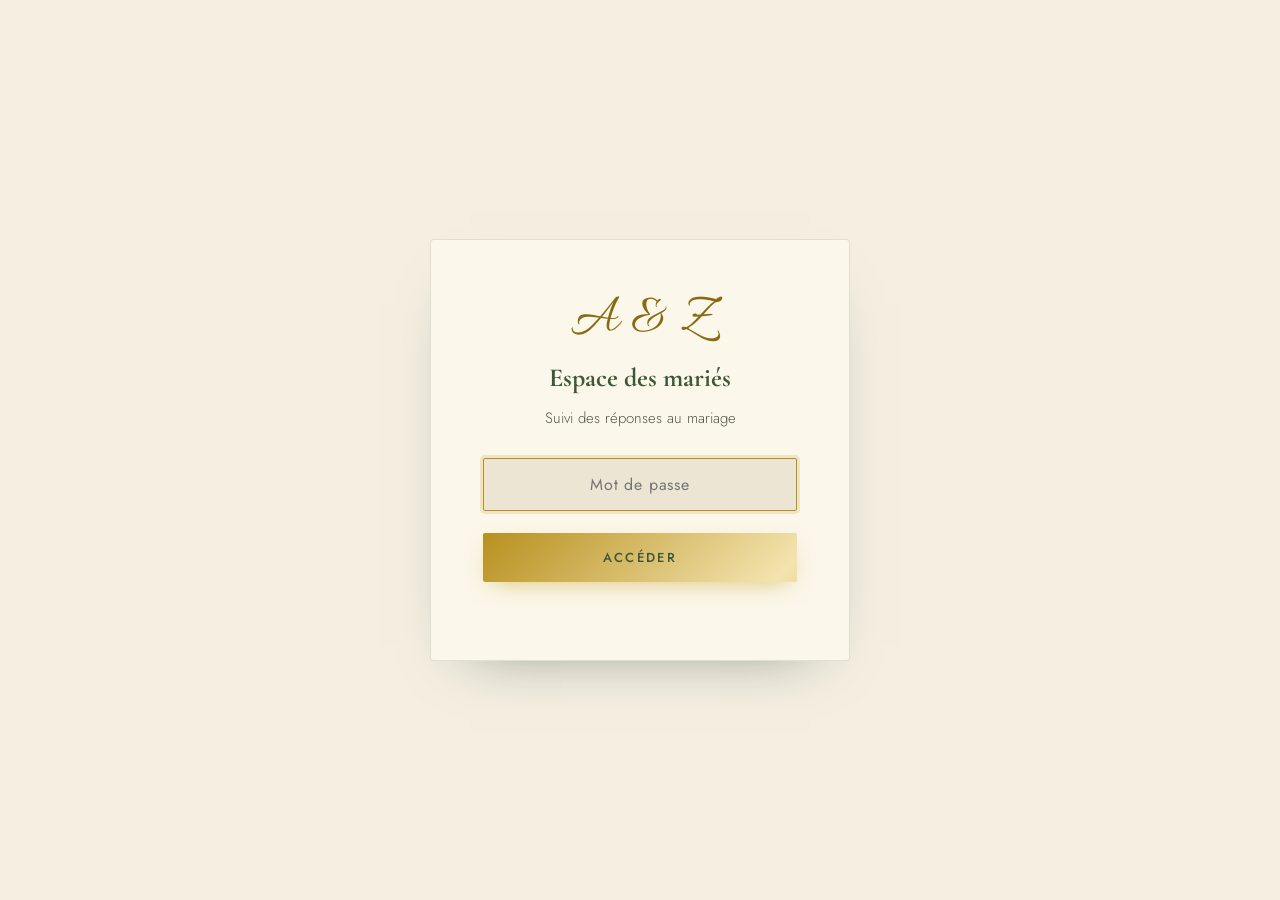
==== admin.html @ 378e5b77 "Add files via upload" ====
<!DOCTYPE html>
<html lang="fr">
<head>
<meta charset="utf-8">
<meta name="viewport" content="width=device-width, initial-scale=1">
<meta name="robots" content="noindex, nofollow">
<title>Tableau de bord — A &amp; Z</title>

<link rel="preconnect" href="https://fonts.googleapis.com">
<link rel="preconnect" href="https://fonts.gstatic.com" crossorigin>
<link href="https://fonts.googleapis.com/css2?family=Cormorant+Garamond:ital,wght@0,300;0,400;0,600;1,300&family=Jost:wght@300;400;500&family=Allura&display=swap" rel="stylesheet">
<script>document.write('<link rel="stylesheet" href="css/style.css?v=' + Date.now() + '">');</script>

<style>
  body{background:var(--creme);min-height:100vh}
  .admin{max-width:1080px;margin:0 auto;padding:40px 22px 80px}

  /* --- Écran mot de passe --- */
  .gate{min-height:100vh;display:grid;place-items:center;padding:24px}
  .gate__card{
    background:var(--papier);border:1px solid rgba(61,87,56,.14);
    border-radius:4px;padding:clamp(30px,5vw,52px);max-width:420px;width:100%;
    text-align:center;box-shadow:0 24px 60px -40px rgba(19,42,29,.55);
  }
  .gate__mono{font-family:var(--script);font-size:56px;color:var(--or-fonce);line-height:1;margin-bottom:8px}
  .gate__title{font-family:var(--serif);font-size:26px;color:var(--vert-profond);margin:0 0 6px}
  .gate__sub{color:var(--gris);font-size:15px;margin:0 0 26px}
  .gate input{
    width:100%;padding:14px 15px;border:1px solid rgba(61,87,56,.22);border-radius:2px;
    background:var(--creme-2);font-family:var(--sans);font-size:16px;text-align:center;
    letter-spacing:.05em;margin-bottom:14px;color:var(--encre);
  }
  .gate input:focus{outline:0;border-color:var(--or);box-shadow:0 0 0 3px rgba(184,144,31,.18)}
  .gate__err{color:#b4453a;font-size:14px;min-height:20px;margin:6px 0 0}

  /* --- En-tête tableau de bord --- */
  .dash__head{
    display:flex;flex-wrap:wrap;align-items:center;justify-content:space-between;
    gap:16px;margin-bottom:34px;padding-bottom:24px;border-bottom:1px solid rgba(61,87,56,.15);
  }
  .dash__brand{display:flex;align-items:baseline;gap:14px}
  .dash__mono{font-family:var(--script);font-size:40px;color:var(--or-fonce);line-height:1}
  .dash__title{font-family:var(--serif);font-size:26px;color:var(--vert-profond)}
  .dash__actions{display:flex;gap:10px;flex-wrap:wrap}
  .abtn{
    display:inline-flex;align-items:center;gap:8px;cursor:pointer;
    padding:11px 18px;border-radius:2px;border:1px solid var(--vert-sauge);
    background:transparent;color:var(--vert);font-family:var(--sans);
    font-size:12px;letter-spacing:.12em;text-transform:uppercase;transition:all .25s;
  }
  .abtn:hover{background:var(--vert);color:var(--creme);border-color:var(--vert)}
  .abtn svg{width:16px;height:16px}

  /* --- Tuiles de stats --- */
  .stats{display:grid;grid-template-columns:repeat(auto-fit,minmax(160px,1fr));gap:16px;margin-bottom:14px}
  .stat{
    background:var(--papier);border:1px solid rgba(61,87,56,.12);border-radius:4px;
    padding:26px 22px;text-align:center;position:relative;overflow:hidden;
  }
  .stat::before{content:"";position:absolute;top:0;left:0;right:0;height:3px;
    background:linear-gradient(90deg,var(--or),var(--or-clair),var(--or))}
  .stat b{display:block;font-family:var(--serif);font-weight:400;font-size:52px;line-height:1;
    color:var(--vert-profond);font-variant-numeric:tabular-nums}
  .stat span{display:block;margin-top:10px;font-size:11px;letter-spacing:.2em;
    text-transform:uppercase;color:var(--gris)}

  .section-titre{
    font-family:var(--serif);font-size:24px;color:var(--vert-profond);
    margin:44px 0 16px;display:flex;align-items:center;gap:12px;
  }
  .section-titre .pastille{background:var(--or);color:#fff;font-family:var(--sans);
    font-size:13px;padding:2px 11px;border-radius:20px;font-weight:500}

  /* --- Allergies --- */
  .allergies{display:grid;gap:10px}
  .allergie{
    background:var(--papier);border:1px solid rgba(184,144,31,.35);border-left:3px solid var(--or);
    border-radius:3px;padding:14px 18px;
  }
  .allergie b{color:var(--vert-profond);font-weight:500}
  .allergie span{color:var(--encre)}
  .vide{color:var(--gris);font-style:italic;font-family:var(--serif);font-size:18px}

  /* --- Tableau --- */
  .tablewrap{overflow-x:auto;border:1px solid rgba(61,87,56,.14);border-radius:4px;background:var(--papier)}
  table{border-collapse:collapse;width:100%;min-width:760px;font-size:15px}
  thead th{
    background:var(--vert);color:var(--or-clair);font-family:var(--sans);font-weight:500;
    font-size:11px;letter-spacing:.12em;text-transform:uppercase;text-align:left;
    padding:14px 16px;white-space:nowrap;
  }
  tbody td{padding:13px 16px;border-top:1px solid rgba(61,87,56,.1);vertical-align:top;color:var(--encre)}
  tbody tr:nth-child(even){background:rgba(61,87,56,.035)}
  td.num{text-align:center;font-variant-numeric:tabular-nums}
  .nom-fort{font-weight:500;color:var(--vert-profond)}
  .mini{color:var(--gris);font-size:13px}
  .badge-al{display:inline-block;background:rgba(184,144,31,.16);color:var(--or-fonce);
    padding:2px 8px;border-radius:12px;font-size:12px;font-weight:500}

  .loading{text-align:center;color:var(--gris);font-style:italic;font-family:var(--serif);
    font-size:20px;padding:60px 0}
</style>
</head>
<body>

<!-- ================= ÉCRAN MOT DE PASSE ================= -->
<div class="gate" id="gate">
  <form class="gate__card" id="gateForm">
    <div class="gate__mono">A &amp; Z</div>
    <h1 class="gate__title">Espace des mariés</h1>
    <p class="gate__sub">Suivi des réponses au mariage</p>
    <input type="password" id="pass" placeholder="Mot de passe" autocomplete="current-password" autofocus>
    <button type="submit" class="btn btn--gold btn--full">
      <span class="btn__label">Accéder</span>
      <span class="btn__spinner" aria-hidden="true"></span>
    </button>
    <p class="gate__err" id="gateErr"></p>
  </form>
</div>

<!-- ================= TABLEAU DE BORD ================= -->
<div class="admin" id="dash" hidden>

  <header class="dash__head">
    <div class="dash__brand">
      <span class="dash__mono">A &amp; Z</span>
      <span class="dash__title">Réponses au mariage</span>
    </div>
    <div class="dash__actions">
      <button class="abtn" id="refresh">
        <svg viewBox="0 0 24 24" fill="none" stroke="currentColor" stroke-width="1.6" stroke-linecap="round" stroke-linejoin="round"><path d="M21 12a9 9 0 1 1-2.6-6.4M21 4v5h-5"/></svg>
        Actualiser
      </button>
      <button class="abtn" id="export">
        <svg viewBox="0 0 24 24" fill="none" stroke="currentColor" stroke-width="1.6" stroke-linecap="round" stroke-linejoin="round"><path d="M12 3v12m0 0-4-4m4 4 4-4M4 21h16"/></svg>
        Exporter (CSV)
      </button>
    </div>
  </header>

  <div id="content"><p class="loading">Chargement des réponses…</p></div>
</div>

<script>document.write('<script src="js/config.js?v=' + Date.now() + '"><\/script>');</script>
<script>document.write('<script src="js/admin.js?v=' + Date.now() + '"><\/script>');</script>
</body>
</html>
---- css/style.css ----
/* =====================================================================
   MARIAGE — thème vert & or
   ===================================================================== */

:root{
  /* verts matcha */
  --vert-profond:#3d5738;
  --vert:#55764c;
  --vert-clair:#6f9161;
  --vert-sauge:#a9c199;

  --or:#b8901f;
  --or-fonce:#8a6a11;   /* petits textes dorés sur fond crème */
  --or-clair:#f3e3ae;
  --or-pale:#f7edcb;

  --creme:#f4efe1;      /* fond des sections claires */
  --papier:#fbf7ea;     /* cartes et formulaire (jamais de blanc pur) */
  --creme-2:#ece5d3;    /* champs de saisie */
  --encre:#2c3128;
  --gris:#525848;

  --serif:"Cormorant Garamond",Georgia,serif;
  --sans:"Jost","Helvetica Neue",Arial,sans-serif;
  --script:"Allura",cursive;

  --max:1120px;
  --ease:cubic-bezier(.22,.61,.36,1);
}

*,*::before,*::after{box-sizing:border-box}

html{scroll-behavior:smooth}

body{
  margin:0;
  background:var(--creme);
  color:var(--encre);
  font-family:var(--sans);
  font-weight:300;
  font-size:17px;
  line-height:1.7;
  -webkit-font-smoothing:antialiased;
  overflow-x:hidden;
}

img{max-width:100%;display:block}

svg{fill:none;stroke:currentColor;stroke-width:1.4;stroke-linecap:round;stroke-linejoin:round}

/* ---------------------------------------------------------------- WRAP */
.wrap{width:100%;max-width:var(--max);margin-inline:auto;padding-inline:24px}
.wrap--narrow{max-width:820px}
.wrap--form{max-width:680px}
.center{text-align:center}

.section{padding:clamp(72px,10vw,130px) 0;position:relative}
.section--cream{background:var(--creme)}
.section--green{background:var(--vert);color:var(--creme)}

.section--green::before{
  content:"";position:absolute;inset:0;pointer-events:none;
  background:
    radial-gradient(60% 50% at 20% 0%,rgba(201,162,39,.16),transparent 70%),
    radial-gradient(50% 50% at 85% 100%,rgba(201,162,39,.12),transparent 70%);
}
.section--green>*{position:relative}

/* ------------------------------------------------------------- TYPO */
.eyebrow{
  font-size:13px;letter-spacing:.28em;text-transform:uppercase;
  color:var(--or-fonce);margin:0 0 14px;font-weight:400;
}
.eyebrow--light{color:var(--or-clair)}

.h2{
  font-family:var(--serif);
  font-size:clamp(34px,5.5vw,54px);
  font-weight:400;line-height:1.15;margin:0 0 22px;color:var(--vert-profond);
}
.h2--light{color:var(--creme)}

.lead{
  font-family:var(--serif);
  font-size:clamp(20px,2.4vw,24px);
  font-style:italic;color:var(--encre);
  max-width:56ch;margin:0 auto 16px;line-height:1.6;
}
.lead--light{color:rgba(250,246,238,.82)}

/* --------------------------------------------------------- ORNEMENT */
.ornament{display:flex;align-items:center;justify-content:center;gap:14px;margin:22px 0}
.ornament__line{height:1px;width:clamp(40px,12vw,110px);background:linear-gradient(90deg,transparent,var(--or))}
.ornament__line:last-child{background:linear-gradient(90deg,var(--or),transparent)}
.ornament__rings{width:42px;height:26px;color:var(--or);flex:none;stroke-width:1.1}
.ornament--light .ornament__rings{color:var(--or-clair)}

/* ------------------------------------------------------------ BOUTONS */
.btn{
  display:inline-flex;align-items:center;justify-content:center;gap:10px;
  padding:15px 34px;border:0;cursor:pointer;
  font-family:var(--sans);font-size:13px;font-weight:500;
  letter-spacing:.18em;text-transform:uppercase;text-decoration:none;
  border-radius:2px;position:relative;overflow:hidden;
  transition:transform .35s var(--ease),box-shadow .35s var(--ease);
}
.btn--gold{
  background:linear-gradient(135deg,var(--or) 0%,var(--or-clair) 50%,var(--or) 100%);
  background-size:200% 100%;
  color:var(--vert-profond);
  box-shadow:0 8px 24px -10px rgba(201,162,39,.7);
}
.btn--gold:hover{transform:translateY(-2px);background-position:100% 0;box-shadow:0 14px 30px -10px rgba(201,162,39,.85)}
.btn--gold:active{transform:translateY(0)}
.btn--full{width:100%;margin-top:8px}
.btn--ghost{
  background:transparent;color:var(--vert);
  border:1px solid var(--vert-sauge);
}
.btn--ghost:hover{background:var(--vert);color:var(--creme)}
.btn:disabled{opacity:.6;cursor:not-allowed;transform:none}

.btn__spinner{
  width:16px;height:16px;border-radius:50%;display:none;
  border:2px solid rgba(19,42,29,.25);border-top-color:var(--vert-profond);
  animation:spin .7s linear infinite;
}
.btn.is-loading .btn__spinner{display:block}
@keyframes spin{to{transform:rotate(360deg)}}

/* ============================================================ RIDEAU */
.curtain{
  position:fixed;inset:0;z-index:200;background:var(--vert-profond);
  display:grid;place-items:center;
  transition:opacity .8s var(--ease),visibility .8s;
}
.curtain.is-gone{opacity:0;visibility:hidden}
.curtain__inner{text-align:center}
.curtain__monogram{
  font-family:var(--script);font-size:clamp(46px,9vw,80px);color:var(--or-clair);
  display:block;opacity:0;animation:fadeUp .9s .15s var(--ease) forwards;
}
.curtain__line{
  display:block;height:1px;width:0;margin:18px auto 0;
  background:var(--or);animation:growLine .9s .5s var(--ease) forwards;
}
@keyframes fadeUp{from{opacity:0;transform:translateY(14px)}to{opacity:1;transform:none}}
@keyframes growLine{to{width:150px}}

/* ================================================================ NAV */
.nav{
  position:fixed;top:0;left:0;right:0;z-index:100;
  display:flex;align-items:center;justify-content:space-between;
  padding:20px clamp(20px,4vw,44px);
  transition:background .4s var(--ease),padding .4s var(--ease),box-shadow .4s var(--ease);
}
.nav.is-stuck{
  background:rgba(61,87,56,.95);
  backdrop-filter:blur(10px);
  padding-block:12px;
  box-shadow:0 1px 0 rgba(201,162,39,.28);
}
.nav__brand{
  font-family:var(--script);font-size:26px;color:var(--or-clair);
  text-decoration:none;line-height:1;
}
.nav__links{display:flex;align-items:center;gap:clamp(16px,2.4vw,32px)}
.nav__links a{
  color:var(--creme);text-decoration:none;
  font-size:12px;letter-spacing:.18em;text-transform:uppercase;
  position:relative;padding-block:4px;
}
.nav__links a::after{
  content:"";position:absolute;left:0;bottom:0;height:1px;width:0;
  background:var(--or-clair);transition:width .35s var(--ease);
}
.nav__links a:hover::after{width:100%}
.nav__cta{
  border:1px solid var(--or);color:var(--or-clair)!important;
  padding:9px 20px!important;border-radius:2px;
  transition:background .35s var(--ease),color .35s var(--ease);
}
.nav__cta::after{display:none}
.nav__cta:hover{background:var(--or);color:var(--vert-profond)!important}

.nav__burger{
  display:none;flex-direction:column;gap:5px;
  background:none;border:0;cursor:pointer;padding:8px;z-index:2;
}
.nav__burger span{
  width:24px;height:1.5px;background:var(--creme);
  transition:transform .3s var(--ease),opacity .3s var(--ease);
}
.nav.is-open .nav__burger span:nth-child(1){transform:translateY(6.5px) rotate(45deg)}
.nav.is-open .nav__burger span:nth-child(2){opacity:0}
.nav.is-open .nav__burger span:nth-child(3){transform:translateY(-6.5px) rotate(-45deg)}

@media(max-width:820px){
  .nav__burger{display:flex}
  .nav__links{
    position:fixed;inset:0;background:rgba(61,87,56,.985);
    flex-direction:column;justify-content:center;gap:30px;
    opacity:0;visibility:hidden;transition:opacity .4s var(--ease),visibility .4s;
  }
  .nav__links a{font-size:15px}
  .nav.is-open .nav__links{opacity:1;visibility:visible}
}

/* ============================================================== HERO */
.hero{
  min-height:100svh;position:relative;
  display:grid;place-items:center;text-align:center;
  background:
    linear-gradient(180deg,var(--vert-profond) 0%,var(--vert) 45%,var(--vert-clair) 100%);
  color:var(--creme);overflow:hidden;
}
/* motif de feuilles dorées, généré en CSS */
.hero__leaves{
  position:absolute;inset:-10%;opacity:.14;
  background-image:
    radial-gradient(circle at 12% 22%,var(--or) 0 2px,transparent 3px),
    radial-gradient(circle at 78% 14%,var(--or) 0 2px,transparent 3px),
    radial-gradient(circle at 34% 78%,var(--or) 0 2px,transparent 3px),
    radial-gradient(circle at 88% 66%,var(--or) 0 2px,transparent 3px),
    radial-gradient(circle at 58% 42%,var(--or) 0 1.5px,transparent 3px);
  background-size:340px 340px;
  animation:drift 34s linear infinite;
}
@keyframes drift{to{transform:translate3d(-340px,-340px,0)}}

.hero__vignette{
  position:absolute;inset:0;
  background:radial-gradient(70% 60% at 50% 45%,transparent 40%,rgba(40,60,36,.5) 100%);
}

.hero__content{position:relative;padding:110px 24px 90px;max-width:900px}

.hero__kicker{
  font-size:12px;letter-spacing:.4em;text-transform:uppercase;
  color:var(--or-clair);margin:0 0 26px;
  opacity:0;animation:fadeUp .9s .1s var(--ease) forwards;
}

.hero__names{
  font-family:var(--script);font-weight:400;
  font-size:clamp(44px,9.5vw,104px);
  line-height:1.3;margin:0;
  display:flex;flex-wrap:wrap;align-items:baseline;justify-content:center;
  gap:clamp(10px,2.5vw,30px);
}
.hero__name{color:var(--or-clair);opacity:0;animation:fadeUp 1s var(--ease) forwards}
.hero__name:nth-child(1){animation-delay:.25s}
.hero__name:nth-child(3){animation-delay:.55s}
.hero__amp{
  color:var(--or-clair);
  font-size:clamp(34px,6.5vw,72px);
  opacity:0;animation:fadeUp 1s .4s var(--ease) forwards;
}

.hero .ornament{opacity:0;animation:fadeUp .9s .7s var(--ease) forwards}

.hero__date{
  font-size:14px;letter-spacing:.28em;text-transform:uppercase;margin:6px 0 6px;
  opacity:0;animation:fadeUp .9s .8s var(--ease) forwards;
}
.hero__lieu{
  font-family:var(--serif);font-style:italic;font-size:20px;
  color:rgba(250,246,238,.78);margin:0 0 40px;
  opacity:0;animation:fadeUp .9s .9s var(--ease) forwards;
}
.hero__btn{opacity:0;animation:fadeUp .9s 1.15s var(--ease) forwards}

/* compte à rebours */
.countdown{
  display:flex;justify-content:center;gap:clamp(14px,4vw,42px);
  margin:0 0 44px;flex-wrap:wrap;
  opacity:0;animation:fadeUp .9s 1s var(--ease) forwards;
}
.countdown__unit{min-width:64px}
.countdown__unit b{
  display:block;font-family:var(--serif);font-weight:300;
  font-size:clamp(30px,5vw,46px);line-height:1;color:var(--or-clair);
  font-variant-numeric:tabular-nums;
}
.countdown__unit span{
  display:block;margin-top:8px;
  font-size:10px;letter-spacing:.24em;text-transform:uppercase;
  color:rgba(250,246,238,.62);
}

.hero__scroll{
  position:absolute;bottom:26px;left:50%;transform:translateX(-50%);
  width:22px;height:36px;border:1px solid rgba(240,226,184,.45);border-radius:12px;
  display:grid;place-items:start center;padding-top:7px;
}
.hero__scroll span{
  width:3px;height:7px;border-radius:2px;background:var(--or-clair);
  animation:scrollDot 1.8s var(--ease) infinite;
}
@keyframes scrollDot{0%{opacity:0;transform:translateY(0)}30%{opacity:1}100%{opacity:0;transform:translateY(12px)}}

/* ============================================================ REVEAL */
.reveal{opacity:0;transform:translateY(28px);transition:opacity .9s var(--ease),transform .9s var(--ease)}
.reveal.is-in{opacity:1;transform:none}

@media(prefers-reduced-motion:reduce){
  *,*::before,*::after{animation-duration:.01ms!important;animation-iteration-count:1!important;transition-duration:.01ms!important}
  .reveal{opacity:1;transform:none}
}

/* ============================================================= CARTES */
.cards{
  display:grid;gap:20px;margin-top:52px;
  grid-template-columns:repeat(auto-fit,minmax(240px,1fr));
}
.card{
  background:var(--papier);border:1px solid rgba(61,87,56,.12);
  padding:38px 26px;border-radius:3px;text-align:center;
  transition:transform .45s var(--ease),box-shadow .45s var(--ease),border-color .45s var(--ease);
}
.card:hover{transform:translateY(-6px);box-shadow:0 20px 40px -24px rgba(19,42,29,.5);border-color:rgba(201,162,39,.5)}
.card__icon{width:38px;height:38px;color:var(--or-fonce);margin:0 auto 16px;stroke-width:1.3}
/* aplats + trait « creusé » dans la couleur de la carte, pour rester lisible en petit */
.card__icon .icon-plein{fill:currentColor;stroke:none}
.card__icon .icon-entaille{stroke:var(--papier);stroke-width:3.2}
.card h3{
  font-family:var(--sans);font-size:12px;font-weight:500;
  letter-spacing:.24em;text-transform:uppercase;color:var(--gris);margin:0 0 12px;
}
.card p{margin:0;font-family:var(--serif);font-size:23px;color:var(--vert-profond);line-height:1.35}
.card__sub{
  font-size:16px!important;color:var(--gris)!important;
  margin-top:8px!important;font-style:normal;font-family:var(--sans)!important;
}
.card__link{
  display:inline-block;margin-top:16px;color:var(--or-fonce);
  font-size:12px;letter-spacing:.14em;text-transform:uppercase;text-decoration:none;
  border-bottom:1px solid currentColor;padding-bottom:2px;
}
.card__link:hover{color:var(--vert)}

/* =========================================================== TIMELINE */
.timeline{
  list-style:none;margin:56px auto 0;padding:0;position:relative;
  max-width:520px;
}
/* trait vertical aligné sur la colonne des pastilles */
.timeline::before{
  content:"";position:absolute;left:132px;top:6px;bottom:6px;width:1px;
  transform:translateX(-50%);
  background:linear-gradient(180deg,transparent,rgba(184,144,31,.75),transparent);
}
.tl{
  position:relative;padding:0 0 38px;
  display:grid;grid-template-columns:112px 40px 1fr;align-items:center;
}
.tl:last-child{padding-bottom:0}

.tl__heure{
  grid-column:1;text-align:right;
  font-family:var(--serif);font-size:clamp(24px,3.4vw,32px);color:var(--or-clair);
  line-height:1;
}
.tl__dot{
  grid-column:2;justify-self:center;width:11px;height:11px;border-radius:50%;
  background:var(--or-clair);box-shadow:0 0 0 5px rgba(243,227,174,.2);
}
.tl__body{grid-column:3;text-align:left}
.tl__body h3{
  font-family:var(--serif);font-weight:400;font-size:24px;margin:0;color:var(--creme);
}
.tl__body p{margin:4px 0 0;color:rgba(250,246,238,.68);font-size:16px}

@media(max-width:560px){
  .timeline::before{left:88px}
  .tl{grid-template-columns:72px 32px 1fr;padding-bottom:32px}
  .tl__heure{font-size:22px}
  .tl__body h3{font-size:20px}
}

/* ============================================================ GALERIE */
.gallery{
  display:grid;gap:14px;margin-top:52px;
  grid-template-columns:repeat(auto-fit,minmax(210px,1fr));
}
.gallery__item{
  position:relative;aspect-ratio:3/4;overflow:hidden;border-radius:3px;
  background:var(--creme-2);cursor:pointer;border:0;padding:0;
}
.gallery__item img{width:100%;height:100%;object-fit:cover;transition:transform .8s var(--ease)}
.gallery__item::after{
  content:"";position:absolute;inset:0;
  background:linear-gradient(180deg,transparent 55%,rgba(19,42,29,.45));
  opacity:0;transition:opacity .45s var(--ease);
}
.gallery__item:hover img{transform:scale(1.06)}
.gallery__item:hover::after{opacity:1}

/* cadres décoratifs quand aucune photo n'est encore ajoutée */
.gallery__placeholder{
  aspect-ratio:3/4;border:1px dashed rgba(201,162,39,.55);border-radius:3px;
  display:grid;place-items:center;text-align:center;padding:20px;
  background:linear-gradient(160deg,rgba(201,162,39,.05),transparent);
  color:var(--gris);
}
.gallery__placeholder svg{width:28px;height:28px;color:var(--or);margin:0 auto 10px}
.gallery__placeholder span{font-size:12px;letter-spacing:.16em;text-transform:uppercase}

/* --------------------------------------------------------- LIGHTBOX */
.lightbox{
  position:fixed;inset:0;z-index:150;background:rgba(12,24,16,.94);
  display:grid;place-items:center;padding:5vw;
  animation:fade .3s var(--ease);
}
.lightbox[hidden]{display:none}   /* l'attribut hidden doit gagner sur display:grid */
@keyframes fade{from{opacity:0}to{opacity:1}}
.lightbox img{max-width:100%;max-height:88vh;object-fit:contain;border-radius:2px}
.lightbox__close,.lightbox__nav{
  position:absolute;background:none;border:0;color:var(--creme);
  cursor:pointer;line-height:1;opacity:.75;transition:opacity .25s,transform .25s;
}
.lightbox__close:hover,.lightbox__nav:hover{opacity:1;transform:scale(1.12)}
.lightbox__close{top:20px;right:26px;font-size:44px}
.lightbox__nav{top:50%;transform:translateY(-50%);font-size:62px;padding:0 18px}
.lightbox__nav--prev{left:0}
.lightbox__nav--next{right:0}

/* ================================================================ QR */
.qr{margin-top:46px;display:flex;flex-direction:column;align-items:center;gap:18px}
.hotel__btn{padding:18px 40px;font-size:14px}
.hotel__btn-ico{width:20px;height:20px;stroke:var(--vert-profond);flex:none}
.qr__frame{
  background:#fff;padding:22px;border-radius:4px;
  box-shadow:0 22px 50px -26px rgba(0,0,0,.7);
  position:relative;
}
.qr__frame::before{
  content:"";position:absolute;inset:-6px;border:1px solid rgba(201,162,39,.55);border-radius:6px;
}
.qr__frame img{width:min(240px,60vw);height:auto}
.qr__soon{
  border:1px dashed rgba(240,226,184,.5);border-radius:4px;
  padding:44px 34px;max-width:420px;text-align:center;
  background:rgba(255,255,255,.04);
}
.qr__soon svg{width:32px;height:32px;color:var(--or-clair);margin:0 auto 14px}
.qr__soon p{margin:0;font-family:var(--serif);font-style:italic;font-size:19px;color:rgba(250,246,238,.8)}
.qr__meta{margin:0;font-size:14px;color:rgba(250,246,238,.7)}
.qr__meta a{color:var(--or-clair)}

/* ============================================================== FORM */
.form{
  background:var(--papier);border:1px solid rgba(61,87,56,.12);
  padding:clamp(26px,5vw,46px);border-radius:3px;margin-top:44px;
  box-shadow:0 24px 60px -40px rgba(19,42,29,.55);
}
.field{margin-bottom:24px;border:0;padding:0}
.field label,.field legend{
  display:block;font-size:11px;font-weight:500;letter-spacing:.2em;
  text-transform:uppercase;color:var(--gris);margin-bottom:9px;padding:0;
}
.req{color:var(--or)}

.field input[type=text],
.field input[type=email],
.field input[type=number],
.field textarea{
  width:100%;padding:13px 15px;
  border:1px solid rgba(61,87,56,.22);border-radius:2px;
  background:var(--creme-2);
  font-family:var(--sans);font-size:16px;font-weight:300;color:var(--encre);
  transition:border-color .3s var(--ease),box-shadow .3s var(--ease),background .3s;
}
.field textarea{resize:vertical;line-height:1.6}
.field input:focus,.field textarea:focus{
  outline:0;border-color:var(--or);background:var(--papier);
  box-shadow:0 0 0 3px rgba(184,144,31,.18);
}
.field input.is-error,.field textarea.is-error{border-color:#b4453a}
.hint{display:block;margin-top:7px;font-size:13px;color:var(--gris);font-style:italic}
.lbl-note{
  font-style:normal;text-transform:none;letter-spacing:.04em;
  color:var(--gris);opacity:.8;font-size:10.5px;
}

/* liste des invités générée dynamiquement */
.invites{display:flex;flex-direction:column;gap:10px}
.invite{display:grid;grid-template-columns:1fr;gap:10px;animation:fadeUp .4s var(--ease)}
.invite--enfant{grid-template-columns:1fr 104px}
.invite input{width:100%}
@media(max-width:420px){.invite--enfant{grid-template-columns:1fr 84px}}
.err{display:block;margin-top:7px;font-size:13px;color:#b4453a;min-height:0}

.choices{display:flex;flex-direction:column;gap:10px}
.field .choice{
  display:flex;align-items:center;gap:12px;cursor:pointer;
  padding:14px 16px;border:1px solid rgba(31,61,43,.2);border-radius:2px;
  background:var(--creme);transition:border-color .3s var(--ease),background .3s var(--ease);
  font-size:16px;text-transform:none;letter-spacing:normal;color:var(--encre);
  margin:0;font-weight:300;
}
.choice:hover{border-color:var(--or)}
.choice input{accent-color:var(--or);width:18px;height:18px;flex:none;margin:0}
.choice:has(input:checked){border-color:var(--or);background:rgba(201,162,39,.08)}

/* accordéon présence */
.collapse{
  display:grid;grid-template-rows:0fr;opacity:0;
  transition:grid-template-rows .5s var(--ease),opacity .4s var(--ease);
}
.collapse>*{overflow:hidden;min-height:0}
.collapse.is-open{grid-template-rows:1fr;opacity:1}

.grid-2{display:grid;gap:18px;grid-template-columns:1fr 1fr}
@media(max-width:520px){.grid-2{grid-template-columns:1fr}}

.stepper{display:flex;align-items:center;gap:0}
.stepper input{
  text-align:center;border-radius:0!important;
  -moz-appearance:textfield;
}
.stepper input::-webkit-outer-spin-button,
.stepper input::-webkit-inner-spin-button{-webkit-appearance:none;margin:0}
.stepper__btn{
  width:46px;height:48px;flex:none;cursor:pointer;
  background:var(--creme-2);border:1px solid rgba(61,87,56,.22);
  color:var(--vert);font-size:20px;line-height:1;
  transition:background .25s,color .25s;
}
.stepper__btn:hover{background:var(--vert);color:var(--creme);border-color:var(--vert)}
.stepper__btn:first-child{border-radius:2px 0 0 2px}
.stepper__btn:last-child{border-radius:0 2px 2px 0}

.form__status{
  margin:16px 0 0;text-align:center;font-size:15px;min-height:22px;
}
.form__status.is-error{color:#b4453a}
.form__status.is-info{color:var(--gris);font-style:italic}

/* --------------------------------------------------------- MERCI */
.thanks{
  background:var(--papier);border:1px solid rgba(184,144,31,.4);
  padding:clamp(36px,6vw,60px);border-radius:3px;margin-top:44px;text-align:center;
  animation:fadeUp .7s var(--ease);
}
.thanks__check{width:64px;height:64px;color:var(--or);margin:0 auto 20px;stroke-width:2}
.thanks__check circle{stroke-dasharray:151;stroke-dashoffset:151;animation:draw .7s var(--ease) forwards}
.thanks__check path{stroke-dasharray:36;stroke-dashoffset:36;animation:draw .5s .6s var(--ease) forwards}
@keyframes draw{to{stroke-dashoffset:0}}
.thanks h3{font-family:var(--serif);font-weight:300;font-size:38px;margin:0 0 10px;color:var(--vert)}
.thanks p{margin:0 0 26px;color:var(--gris);font-family:var(--serif);font-style:italic;font-size:19px}

/* ============================================================ FOOTER */
.footer{
  background:var(--vert-profond);color:var(--creme);
  text-align:center;padding:66px 24px 54px;
}
.footer__names{font-family:var(--script);font-size:40px;color:var(--or-clair);margin:0 0 8px}
.footer__date{
  margin:0;font-size:11px;letter-spacing:.28em;text-transform:uppercase;
  color:rgba(250,246,238,.6);
}
.footer__contact{margin:22px 0 0;font-size:14px;color:rgba(250,246,238,.72)}
.footer__contact a{color:var(--or-clair);text-decoration:none;border-bottom:1px solid rgba(227,199,106,.4)}
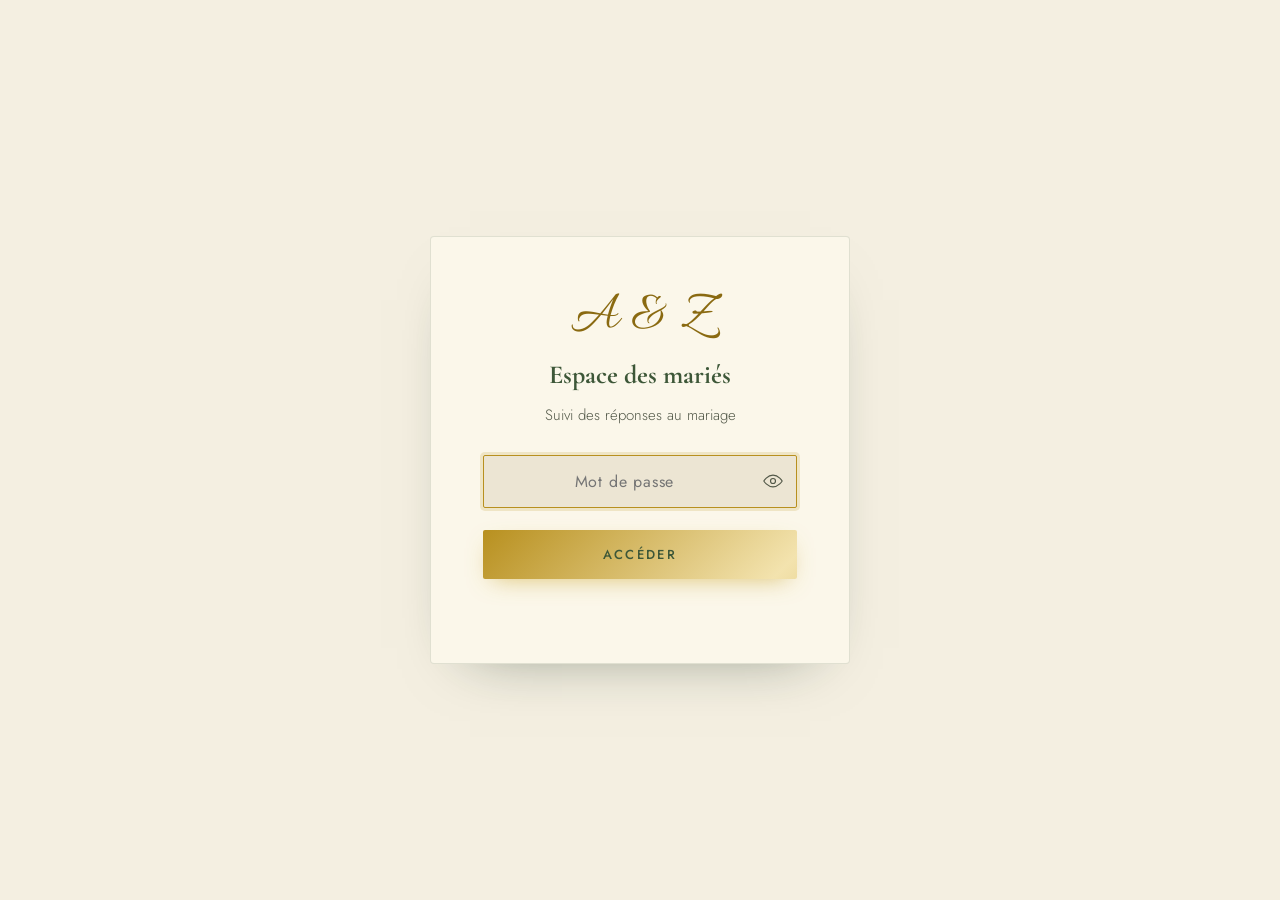
==== commit ac57b5b7: "Add files via upload" ====
--- a/admin.html
+++ b/admin.html
@@ -25,13 +25,26 @@
   .gate__mono{font-family:var(--script);font-size:56px;color:var(--or-fonce);line-height:1;margin-bottom:8px}
   .gate__title{font-family:var(--serif);font-size:26px;color:var(--vert-profond);margin:0 0 6px}
   .gate__sub{color:var(--gris);font-size:15px;margin:0 0 26px}
+  .gate__field{position:relative;margin-bottom:14px}
   .gate input{
-    width:100%;padding:14px 15px;border:1px solid rgba(61,87,56,.22);border-radius:2px;
+    width:100%;padding:14px 46px 14px 15px;border:1px solid rgba(61,87,56,.22);border-radius:2px;
     background:var(--creme-2);font-family:var(--sans);font-size:16px;text-align:center;
-    letter-spacing:.05em;margin-bottom:14px;color:var(--encre);
+    letter-spacing:.05em;color:var(--encre);
   }
   .gate input:focus{outline:0;border-color:var(--or);box-shadow:0 0 0 3px rgba(184,144,31,.18)}
-  .gate__err{color:#b4453a;font-size:14px;min-height:20px;margin:6px 0 0}
+  .gate__eye{
+    position:absolute;right:8px;top:50%;transform:translateY(-50%);
+    background:none;border:0;cursor:pointer;color:var(--gris);padding:6px;line-height:0;
+  }
+  .gate__eye svg{width:20px;height:20px}
+  .gate__eye.is-on{color:var(--or-fonce)}
+  .gate__err{
+    color:#b4453a;font-size:15px;font-weight:500;min-height:22px;margin:10px 0 0;
+  }
+  .gate__err:not(:empty){
+    background:rgba(180,69,58,.08);border:1px solid rgba(180,69,58,.3);
+    border-radius:3px;padding:10px 12px;
+  }
 
   /* --- En-tête tableau de bord --- */
   .dash__head{
@@ -109,7 +122,12 @@
     <div class="gate__mono">A &amp; Z</div>
     <h1 class="gate__title">Espace des mariés</h1>
     <p class="gate__sub">Suivi des réponses au mariage</p>
-    <input type="password" id="pass" placeholder="Mot de passe" autocomplete="current-password" autofocus>
+    <div class="gate__field">
+      <input type="password" id="pass" placeholder="Mot de passe" autocomplete="current-password" autofocus>
+      <button type="button" class="gate__eye" id="eye" aria-label="Afficher le mot de passe">
+        <svg viewBox="0 0 24 24" fill="none" stroke="currentColor" stroke-width="1.6" stroke-linecap="round" stroke-linejoin="round"><path d="M1 12s4-7 11-7 11 7 11 7-4 7-11 7S1 12 1 12z"/><circle cx="12" cy="12" r="3"/></svg>
+      </button>
+    </div>
     <button type="submit" class="btn btn--gold btn--full">
       <span class="btn__label">Accéder</span>
       <span class="btn__spinner" aria-hidden="true"></span>
